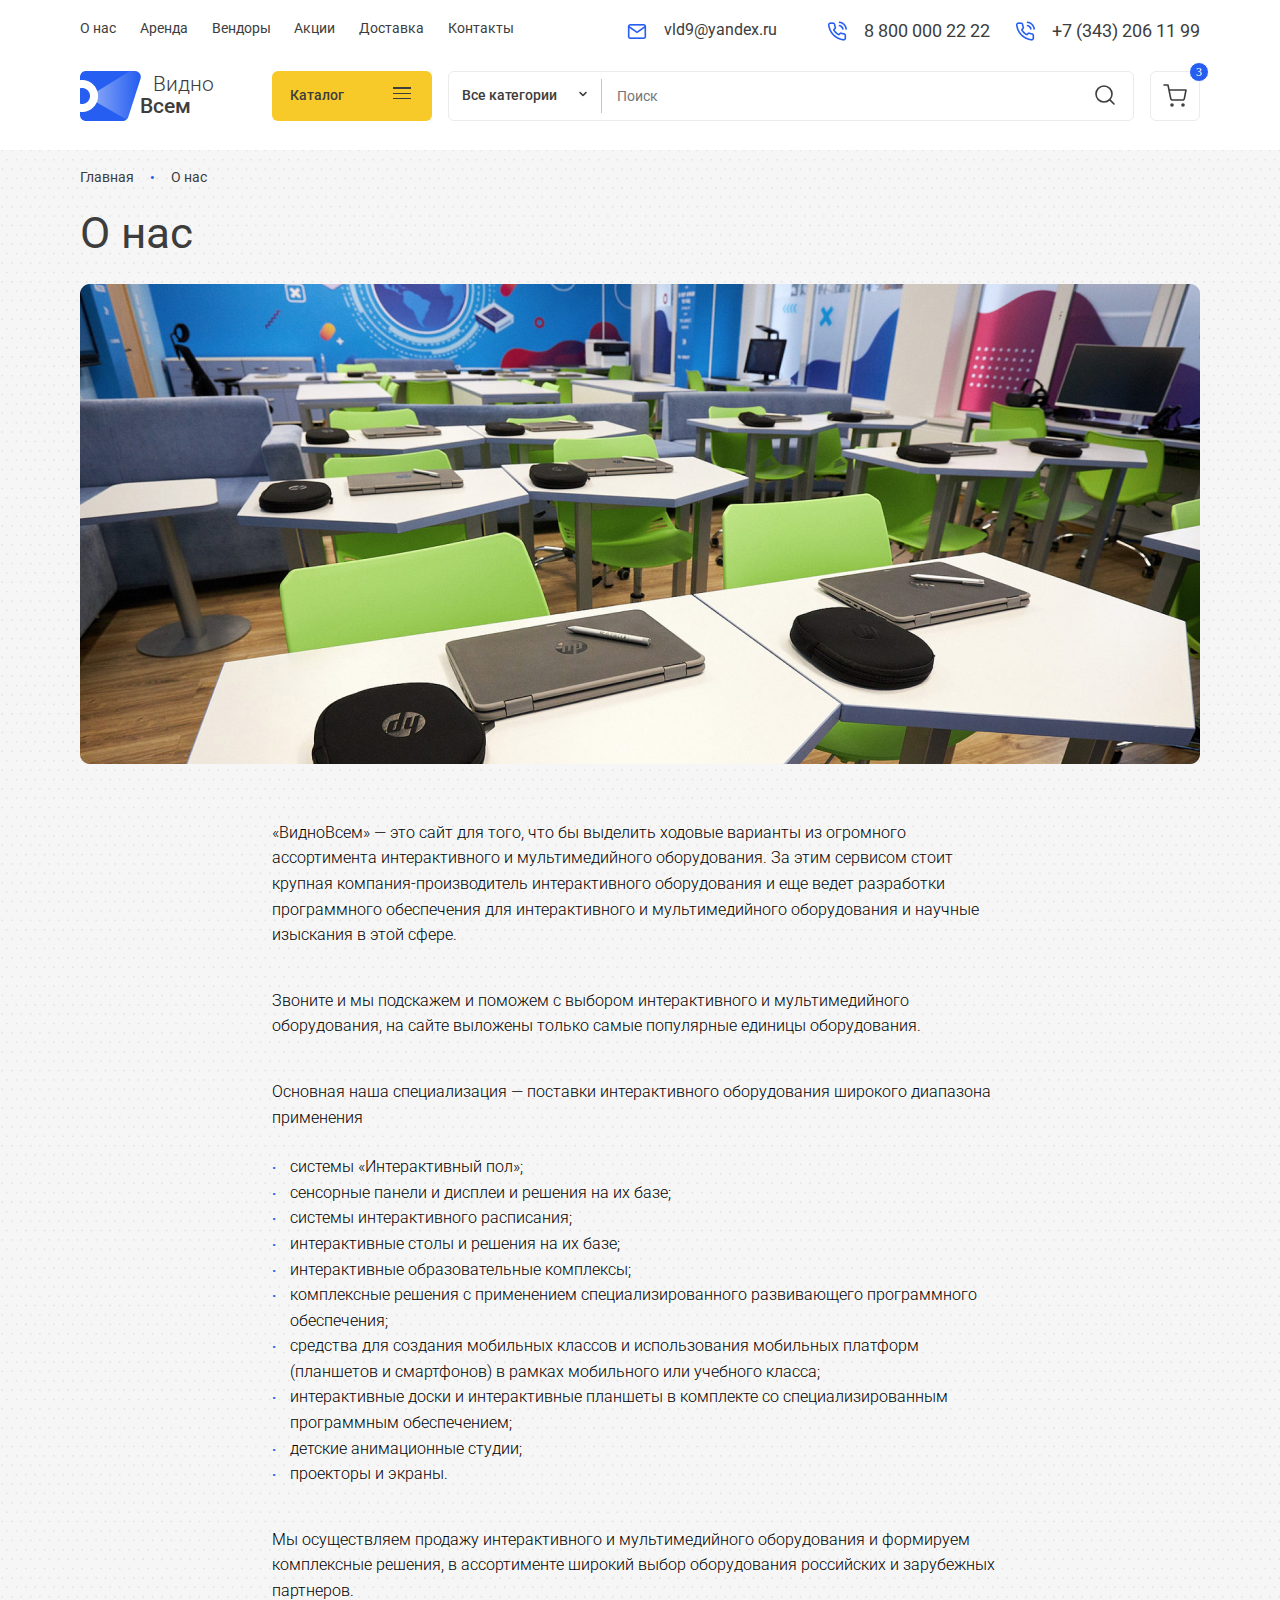
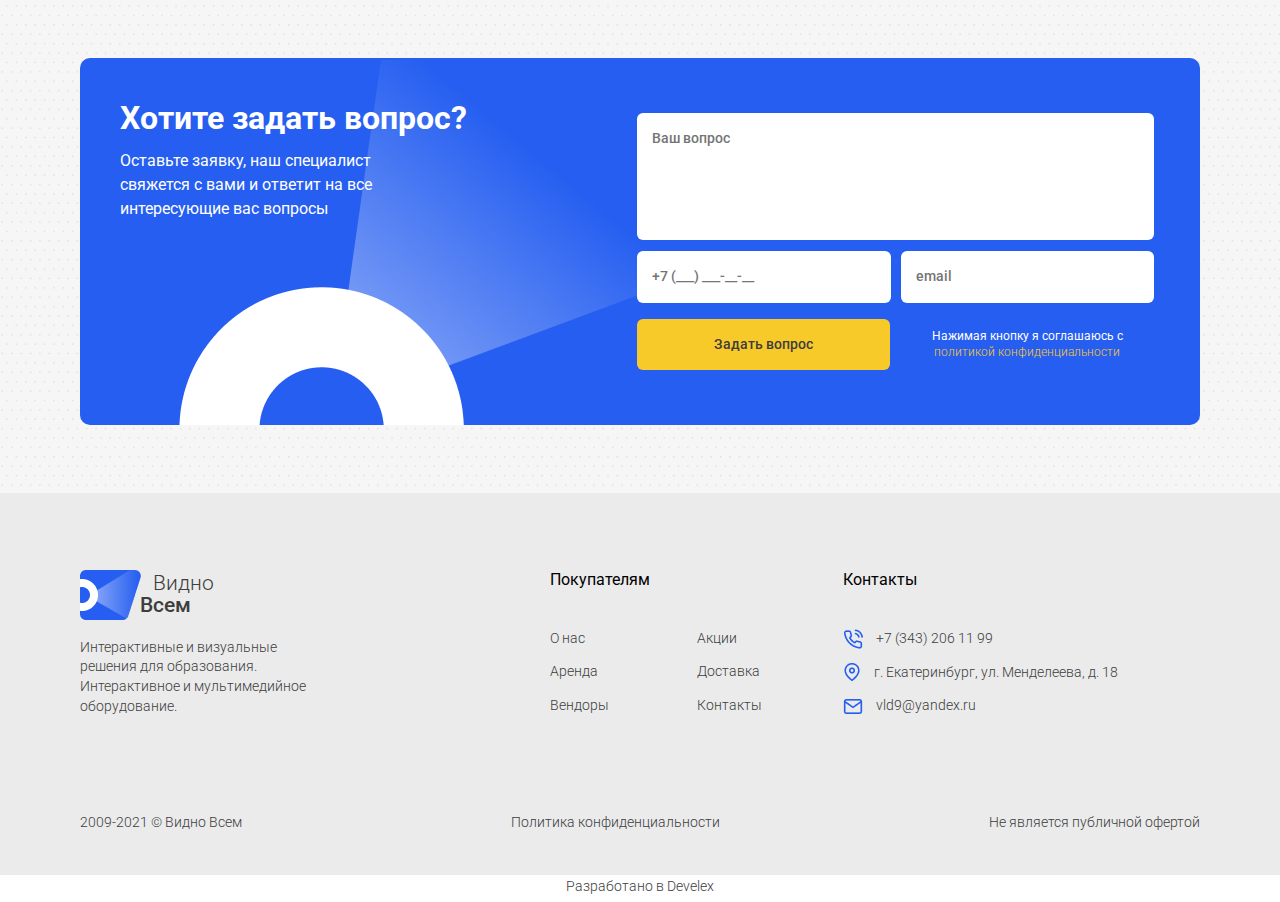
==== about.html @ eddea68a "first commit" ====
<!DOCTYPE html>
<html lang="en">

<head>
	<meta charset="UTF-8">
	<meta http-equiv="X-UA-Compatible" content="IE=edge">
	<meta name="viewport" content="width=device-width, initial-scale=1.0">
	<link rel="stylesheet" href="css/reset.css" />
	<link rel="stylesheet"
		href="https://fonts.googleapis.com/css2?family=Inter:wght@600&family=Roboto:wght@300;400;500;700&display=swap">
	<link rel="stylesheet" href="css/style.css" />
	<link rel="stylesheet" href="css/style-about.css" />
	<title>About</title>
</head>

<body>
	<svg style="display: none;">
		<symbol viewBox="0 0 24 24" id="search">
			<path
				d="M11 19C15.4183 19 19 15.4183 19 11C19 6.58172 15.4183 3 11 3C6.58172 3 3 6.58172 3 11C3 15.4183 6.58172 19 11 19Z"
				stroke="#3D3D3D" stroke-width="1.6" stroke-linecap="round" stroke-linejoin="round" />
			<path d="M21 21L16.65 16.65" stroke="#3D3D3D" stroke-width="1.6" stroke-linecap="round"
				stroke-linejoin="round" />
		</symbol>

		<symbol viewBox="0 0 24 24" id="cart">
			<path
				d="M9 22C9.55228 22 10 21.5523 10 21C10 20.4477 9.55228 20 9 20C8.44772 20 8 20.4477 8 21C8 21.5523 8.44772 22 9 22Z"
				stroke="#3D3D3D" stroke-width="1.6" stroke-linecap="round" stroke-linejoin="round" />
			<path
				d="M20 22C20.5523 22 21 21.5523 21 21C21 20.4477 20.5523 20 20 20C19.4477 20 19 20.4477 19 21C19 21.5523 19.4477 22 20 22Z"
				stroke="#3D3D3D" stroke-width="1.6" stroke-linecap="round" stroke-linejoin="round" />
			<path
				d="M1 1H5L7.68 14.39C7.77144 14.8504 8.02191 15.264 8.38755 15.5583C8.75318 15.8526 9.2107 16.009 9.68 16H19.4C19.8693 16.009 20.3268 15.8526 20.6925 15.5583C21.0581 15.264 21.3086 14.8504 21.4 14.39L23 6H6"
				stroke="#3D3D3D" stroke-width="1.6" stroke-linecap="round" stroke-linejoin="round" />
		</symbol>
	</svg>

	<div class="wraper">
		<div class="header">
			<div class="container">
				<div class="header__top">
					<div class="header__top-left">
						<div class="header__menu">
							<ul class="header__nav">
								<li>
									<a href="#" class="link header__link">О нас</a>
								</li>
								<li>
									<a href="#" class="link header__link">Аренда</a>
								</li>
								<li>
									<a href="#" class="link header__link">Вендоры</a>
								</li>
								<li>
									<a href="#" class="link header__link">Акции</a>
								</li>
								<li>
									<a href="#" class="link header__link">Доставка</a>
								</li>
								<li>
									<a href="#" class="link header__link">Контакты</a>
								</li>
							</ul>
						</div>
					</div>
					<div class="header__top-right">
						<div class="header__contact">
							<ul class="header__connection">
								<li>
									<div class="header__envelope">
										<img src="img/main-img/mail.png" alt="#">
									</div>
									<a href="mailto:vld9@yandex.ru" class="header__email">vld9@yandex.ru</a>
								</li>
								<li>
									<div class="header__telephone-one">
										<img src="img/main-img/telephone.png" alt="#">
									</div>
									<a href="tel:8 800 000 22 22" class="header__number">8 800 000 22 22</a>
								</li>
								<li>
									<div class="header__telephone-tow">
										<img src="img/main-img/telephone.png" alt="#">
									</div>
									<a href="tel:+7 (343) 206 11 99" class="header__number">+7 (343) 206 11 99</a>
								</li>
							</ul>
						</div>
					</div>
				</div>

				<div class="header__bottom">
					<div class="header__bottom-left">
						<div class="header__logo">
							<a href="index.html"><img src="img/main-img/logo.png" alt=""></a>
						</div>
						<div class="header__name">
							<h2 class="h2">Видно</h2>
							<h2 class="h2 header__h2">Всем</h2>
						</div>
					</div>
					<div class="header__bottom-right">
						<div class="header__catalog">
							<button class="header__catalog-btn batton btn--yellow">
								<a href="#" class="header__catalog-link link">Каталог</a>
								<div class="header__menu-burger menu-burger">
									<span></span>
								</div>
							</button>
							<div class="header__catalog-menu">
								<ul class="header__chapter">
									<li class="header__chapter-name">
										<a href="#" class="chapter__link">Видеостены</a>
										<ul class="header__product">
											<li>
												<a href="#" class="product__link">Cветодиодные экраны для помещения</a>
											</li>
											<li>
												<a href="#" class="product__link">Cветодиодные экраны для улицы</a>
											</li>
										</ul>
									</li>
									<li class="header__chapter-name">
										<a href="#" class="chapter__link">Интерактивные дисплеи</a>
										<ul class="header__product">
											<li>
												<a href="#" class="product__link">Интерактивные дисплеи Benq</a>
											</li>
											<li>
												<a href="#" class="product__link">Интерактивные дисплеи Prestigio Multiboard</a>
											</li>
											<li>
												<a href="#" class="product__link">Интерактивные дисплеи Samsung</a>
											</li>
											<li>
												<a href="#" class="product__link">Интерактивные дисплеи Sharp</a>
											</li>
										</ul>
									</li>
									<li class="header__chapter-name">
										<a href="#" class="chapter__link">Интерактивное оборудование</a>
										<ul class="header__product">
											<li>
												<a href="#" class="product__link">Зеркала интерактивные</a>
											</li>
											<li>
												<a href="#" class="product__link">Интерактивные доски IQBoard</a>
											</li>
											<li>
												<a href="#" class="product__link">Интерактивные доски SMART</a>
											</li>
											<li>
												<a href="#" class="product__link">Интерактивные планшеты TRIUMPH BOARD</a>
											</li>
											<li>
												<a href="#" class="product__link">Интерактивные столы Livesystems</a>
											</li>
										</ul>
									</li>
									<li class="header__chapter-name">
										<a href="#" class="chapter__link">Интерактивные системы</a>
										<ul class="header__product">
											<li>
												<a href="#" class="product__link">Интерактивное голосование</a>
											</li>
											<li>
												<a href="#" class="product__link">Система "Интерактивный пол"</a>
											</li>
											<li>
												<a href="#" class="product__link">Стабилотренажеры и стабилоплатформы</a>
											</li>
										</ul>
									</li>
									<li class="header__chapter-name">
										<a href="#" class="chapter__link">Логопедическое оборудование</a>
										<ul class="header__product">
											<li>
												<a href="#" class="product__link">Логопедические столы</a>
											</li>
										</ul>
									</li>
									<li class="header__chapter-name">
										<a href="#" class="chapter__link">Мультимедийное оборудование</a>
										<ul class="header__product">
											<li>
												<a href="#" class="product__link">Проекторы в аренду</a>
											</li>
										</ul>
									</li>
									<li class="header__chapter-name">
										<a href="#" class="chapter__link">Мобильные классы</a>
										<ul class="header__product">
											<li>
												<a href="#" class="product__link">Устройства транспортно-зарядные (тележки для
													ноутбуков)</a>
											</li>
										</ul>
									</li>
									<li class="header__chapter-name">
										<a href="#" class="chapter__link">Программное обеспечение</a>
										<ul class="header__product">
											<li>
												<a href="#" class="product__link">Для интерактивного дисплея</a>
											</li>
											<li>
												<a href="#" class="product__link">Для сенсорного стола</a>
											</li>
											<li>
												<a href="#" class="product__link">Интерактивные игры</a>
											</li>
											<li>
												<a href="#" class="product__link">Интерактивные тренажеры</a>
											</li>
											<li>
												<a href="#" class="product__link">Карты подключения услуг Zyxel</a>
											</li>
										</ul>
									</li>
									<li class="header__chapter-name">
										<a href="#" class="chapter__link">Проекционная техника</a>
										<ul class="header__product">
											<li>
												<a href="#" class="product__link">Проекторы BENQ</a>
											</li>
											<li>
												<a href="#" class="product__link">Проекторы Panasonic</a>
											</li>
										</ul>
									</li>
									<li class="header__chapter-name">
										<a href="#" class="chapter__link">Промышленное оборудование</a>
										<ul class="header__product">
											<li>
												<a href="#" class="product__link">Взрывобезопасные мониторы</a>
											</li>
											<li>
												<a href="#" class="product__link">Защищенные мониторы</a>
											</li>
										</ul>
									</li>
								</ul>
							</div>
						</div>
						<div class="header__categories">
							<form>
								<div class="header__categories-left">
									<div class="header__allcategories">
										<a href="#" class="header__allcategories-link link">Все категории</a>
										<div class="header__allcategories-btn categories-btn">
											<img src="img/main-img/categories.png" alt="">
										</div>
										<div class="header__categories-menu">
											<ul class="header__categories-list">
												<li>
													<a href="#" class="categories__link link">Программное обеспечение</a>
												</li>
												<li>
													<a href="#" class="categories__link link">Интерактивные системы</a>
												</li>
												<li>
													<a href="#" class="categories__link link">Видеостены</a>
												</li>
												<li>
													<a href="#" class="categories__link link">Интерактивные дисплеи</a>
												</li>
												<li>
													<a href="#" class="categories__link link">Логопедическое оборудование</a>
												</li>
												<li>
													<a href="#" class="categories__link link">Проекционная техника</a>
												</li>
												<li>
													<a href="#" class="categories__link link">Мультимедийное оборудование</a>
												</li>
												<li>
													<a href="#" class="categories__link link">Интерактивное оборудование</a>
												</li>
												<li>
													<a href="#" class="categories__link link">Промышленное оборудование</a>
												</li>
												<li>
													<a href="#" class="categories__link link">Мобильные классы</a>
												</li>
											</ul>
										</div>
									</div>
								</div>
								<div class="header__categories-right">
									<input class="header__search link" type="text" placeholder="Поиск">
									<button class="header__search-btn" type="submit">
										<span class="icon">
											<svg>
												<use xlink:href="#search"></use>
											</svg>
										</span>
									</button>
								</div>
							</form>
						</div>
						<div class="header__basket">
							<a href="" class="header__cart cart-btn">
								<span class="icon">
									<svg>
										<use xlink:href="#cart"></use>
									</svg>
								</span>
								<span class="cart-counter">3</span>
							</a>
						</div>
					</div>

				</div>
			</div>
		</div>
		<div class="main">
			<div class="container">
				<div class="main__way crumbs">
					<ul class="main__list crumbs-list">
						<li><a class="main__link link crumbs-link" href="index.html">Главная</a></li>
						<li><a class="main__link link crumbs-link" href="about.html">О нас</a></li>
					</ul>
				</div>
				<div class="main__about-as">
					<h1 class="main__title h1">О нас</h1>
					<div class="main__about-img">
						<img src="img/about-img/about-as.png" alt="">
					</div>
					<div class="main__text">
						<p class="text">
							«ВидноВсем» — это сайт для того, что бы выделить ходовые варианты из огромного ассортимента
							интерактивного и мультимедийного оборудования. За этим сервисом стоит крупная
							компания-производитель интерактивного оборудования и еще ведет разработки программного обеспечения
							для интерактивного и мультимедийного оборудования и научные изыскания в этой сфере.
						</p>
						<p class="text">
							Звоните и мы подскажем и поможем с выбором интерактивного и мультимедийного оборудования, на сайте
							выложены только самые популярные единицы оборудования.
						</p>
						<p class="text">
							Основная наша специализация — поставки интерактивного оборудования широкого диапазона применения
						</p>
						<ul class="text">
							<li class="main__application">системы «Интерактивный пол»;</li>
							<li class="main__application">сенсорные панели и дисплеи и решения на их базе;</li>
							<li class="main__application">системы интерактивного расписания;</li>
							<li class="main__application">интерактивные столы и решения на их базе;</li>
							<li class="main__application">интерактивные образовательные комплексы;</li>
							<li class="main__application">комплексные решения с применением специализированного развивающего
								программного <span>обеспечения;</span></li>
							<li class="main__application">средства для создания мобильных классов и использования мобильных
								платформ <span>(планшетов и смартфонов) в рамках мобильного или учебного класса;</span></li>
							<li class="main__application">интерактивные доски и интерактивные планшеты в комплекте со
								специализированным <span>программным обеспечением;</span></li>
							<li class="main__application">детские анимационные студии;</li>
							<li class="main__application">проекторы и экраны.</li>
						</ul>
						<p class="text">
							Мы осуществляем продажу интерактивного и мультимедийного оборудования и формируем комплексные
							решения, в ассортименте широкий выбор оборудования российских и зарубежных партнеров.
						</p>
					</div>
				</div>
				<div class="main__ask">
					<div class="main__ask-left">
						<div class="ask__title form-title">
							Хотите задать вопрос?
						</div>
						<p class="ask-text text">
							Оставьте заявку, наш специалист свяжется с вами и ответит на все интересующие вас вопросы
						</p>
					</div>
					<div class="main__ask-right">
						<form action="" method="post">
							<div class="ask__wraper">
								<textarea class="input" name="message" id="message" placeholder="Ваш вопрос"></textarea>
							</div>
							<div class="ask__wraper-row">
								<div class="ask__wraper">
									<input type="text" class="input ask-phone" name="phone" id="phone"
										placeholder="+7 (___) ___-__-__" required="required">
								</div>
								<div class="ask__wraper">
									<input type="text" class="input ask-email" name="email" id="email" placeholder="email"
										required="required">
								</div>
							</div>
							<div class="ask__wraper-row">
								<div class="ask__wraper open-popup-two">
									<input type="submit" value="Задать вопрос" class="ask-btn batton btn--yellow">
								</div>
								<div class="ask__wraper">
									<div class="ask__agree">
										<div class="agree__text">
											Нажимая кнопку я соглашаюсь
											с <a href="" class="agree__politics">политикой конфиденциальности</a>
										</div>
									</div>
								</div>
							</div>
						</form>
					</div>
				</div>
			</div>
		</div>
		<div class="footer">
			<div class="container">
				<div class="footer__top">
					<div class="footer__left">
						<div class="footer__logo">
							<div class="footer__logo-img">
								<a href=""><img src="img/main-img/logo.png" alt=""></a>
							</div>
							<div class="footer__name">
								<h2 class="h2">Видно</h2>
								<h2 class="h2 footer__h2">Всем</h2>
							</div>
						</div>
						<div class="footer__text footer-content">
							Интерактивные и визуальные <br> решения для образования.<br>
							Интерактивное и мультимедийное <br> оборудование.
						</div>
					</div>
					<div class="footer__right">
						<div class="footer__item">
							<div class="footer__title">
								Покупателям
							</div>
							<div class="footer__menu">
								<ul class="footer__nav">
									<li>
										<a href="#" class="footer__link footer-content">О нас</a>
									</li>
									<li>
										<a href="#" class="footer__link footer-content">Акции</a>
									</li>
									<li>
										<a href="#" class="footer__link footer-content">Аренда</a>
									</li>
									<li>
										<a href="#" class="footer__link footer-content">Доставка</a>
									</li>
									<li>
										<a href="#" class="footer__link footer-content">Вендоры</a>
									</li>
									<li>
										<a href="#" class="footer__link footer-content">Контакты</a>
									</li>
								</ul>
							</div>
						</div>
						<div class="footer__item">
							<div class="footer__title">
								Контакты
							</div>
							<div class="footer__connection">
								<ul class="footer__connection-nav">
									<li>
										<div class="footer__telephone">
											<img src="img/main-img/telephone.png" alt="#">
										</div>
										<a href="tel:+7 (343) 206 11 99" class="footer__number footer-content">+7 (343) 206 11
											99</a>
									</li>
									<li>
										<div class="footer__label">
											<img src="img/main-img/label.png" alt="#">
										</div>
										<a href="" class="footer__address footer-content">г. Екатеринбург, ул. Менделеева, д.
											18</a>
									</li>
									<li>
										<div class="footer__envelope">
											<img src="img/main-img/mail.png" alt="#">
										</div>
										<a href="mailto:vld9@yandex.ru" class="footer__email footer-content">vld9@yandex.ru</a>
									</li>
								</ul>
							</div>
						</div>
					</div>
				</div>
				<div class="footer__bottom">
					<ul>
						<li class="footer-content">
							2009-2021 © Видно Всем
						</li>
						<li>
							<a href="" class="footer-content">Политика конфиденциальности</a>
						</li>
						<li class="footer-content">
							Не является публичной офертой
						</li>
					</ul>
				</div>
			</div>
		</div>
		<div class="developed">
			<div class="container">
				<div class="developed__text footer-content">
					Разработано в Develex
				</div>
			</div>
		</div>
	</div>

	<div class="popup-two">
		<div class="popup-two__application popup__application">
			<div class="popup-two__container">
				<div class="popup__close">
				</div>
				<div class="popup-tow__title form-title">
					Cпасибо
				</div>
				<div class="popup-two__text text">
					ваша заявка успешно отправлена, наш специалист свяжется с вами в ближайшее время
				</div>
			</div>
		</div>
	</div>
	<script src="https://code.jquery.com/jquery-3.5.1.min.js"></script>
	<script src="script.js"></script>
</body>

</html>
---- css/style.css ----
body{
	font-family: 'Roboto', 'Inter' sans-serif;
}

.link {
	font-family: Roboto;
	font-size: 1.4rem;
	line-height: 1.14;
	color: #3D3D3D;
}

.h1 {
	font-family: Roboto;
	font-size: 4.4rem;
	line-height: 1.36;
	color: #3D3D3D;
}

.h2 {
	font-family: Roboto;
	font-size: 2.1rem;
	font-weight: 300;
	line-height: 1.04;
	color: #3D3D3D;
}

.text {
	font-family: Roboto;
	font-size: 1.6rem;
	font-weight: 300;
	line-height: 1.6;
}

.crumbs-list {
	display: flex;
}

.crumbs-list li+li::before {
	padding-right: 1.23em;
	color: #255EF0;
	content: "\2022";
	font-size: 1.3rem;
}

.crumbs-link {
	padding-right: 1.14em;
}

.form-title {
	font-family: Roboto;
	font-size: 3.2rem;
	font-weight: 700;
	line-height: 1.3;
	color: #fff;
}

.input {
	font-family: Roboto;
	font-size: 1.4rem;
	font-weight: 500;
	line-height: 1.1;
	width: 100%;
	border-radius: 6px;
	padding: 1.28em 1.1em;
}

.header {
	width: 100%;
}

.container {
	max-width: 1160px;
	margin: 0 auto;
	padding: 0 20px;
}

.header__top {
	display: flex;
	justify-content: space-between;
	padding-top: 2.1em;
	padding-bottom: 2.9em;
}

.header__nav {
	display: flex;
}

.header__link {
	padding-right: 1.7em;
}

.header__connection {
	display: flex;
}

.header__connection li {
	display: flex;
}

.header__telephone-one {
	padding-left: 4.97em;
}

.header__telephone-tow {
	padding-left: 2.57em;
}

.header__email {
	font-family: Roboto;
	font-size: 1.6rem;
	line-height: 1.18;
	color: #3D3D3D;
	padding-left: 1.1em;
}

.header__number {
	font-family: Roboto;
	font-size: 1.8rem;
	line-height: 1.16em;
	color: #3D3D3D;
	padding-left: 0.93em;
}

.header__bottom {
	display: flex;
	justify-content: space-between;
	position: relative;
}

.header__bottom-left {
	display: flex;
	align-items: center;
}

.header__logo img{
	max-width: 100%;
}

.header__name {
	display: flex;
	flex-direction: column;
	padding-left: 1em;
}

.header__h2 {
	margin-left: -0.6em;
	font-weight: 500;
}

.header__bottom-right {
	display: flex;
	justify-content: space-between;
}

.header__catalog {
	
}

.header__catalog-btn {
	display: flex;
	justify-content: space-between;
	height: 50px;
	width: 160px;
	align-items: center;
	padding: 0 1.5em 0 1.28em ;
}

.batton {
	font-family: Roboto;
	font-size: 1.4rem;
	line-height: 1.14;
	color: #3D3D3D;
	font-weight: 500;
	border-radius: 6px;
}

.btn--yellow {
	background-color: #F8CA29;
}

.btn--yellow:hover {
	background-color: #FFD748;
}

.header__catalog-link:visited {
	color: #3D3D3D;
}

.header__menu-burger {
}

.menu-burger {
	position: relative; 
	width: 18px; 
	height: 18px;
	display: block;
}

.menu-burger span,
.menu-burger:after, 
.menu-burger:before {
	 height: 1.6px;
	 width: 100%;
	 position: absolute;
	 background: #3D3D3D;
	 margin: 0 auto;
	 left: 0;
	 right: 0;
 }

.menu-burger:after, 
.menu-burger:before {
		content: '';
}

.menu-burger::before {
	bottom:0.42em;
}

.menu-burger:after {
	top: 0.42em;
}

.header__menu-burger.menu-burger.open-menu span {
	opacity:0; 
	transition: 0.5s; 
}

.header__menu-burger.menu-burger.open-menu:before {
	transform: rotate(45deg);
	top: 0.4em;
	transition: 0.4s;
}

.header__menu-burger.menu-burger.open-menu:after {
	transform: rotate(-45deg);
	bottom: 2.9em;
	transition: 0.4s;
}

.header__catalog-menu {
	display: none;
}

.header__catalog-menu.open-menu {
	position: absolute;
	display: block;
	background-color: #fff;
	border-radius: 10px;
	left: 0;
	top: calc(100%-1.2rem);
}

.header__chapter {
	height: 544px;
	width: 1120px;
	padding-left: 4em;
	padding-top: 4em;
	display: flex;
	flex-direction: column;
	flex-wrap: wrap;
}

.header__chapter-name {
	margin-bottom: 4.4em;
}

.chapter__link {
	font-family: Roboto;
	font-size: 1.6rem;
	line-height: 1.6;
	color: #3D3D3D;
	padding-bottom: 0.5em;
}

.product__link {
	font-family: Roboto;
	font-size: 1.4rem;
	font-weight: 300;
	line-height: 1.57;
	padding-bottom: 0.28em;
	color: #3D3D3D;
}

.header__categories {
	display: flex;
	align-items: center;
	justify-content: space-between;
	height: 50px;
	width: 686px;
	border-radius: 6px;
	border: 1px solid #EBEBEB;
	margin: 0 1.6em;
	position: relative;
}

.header__categories form {
	display: flex;
	width: 100%;
}

.header__categories-left {
	min-width: 22.2%;
}

.header__allcategories {
	display: flex;
	justify-content: space-between;
	align-items: center;
	padding: 0 1.4em 0 1.28em;
}

.header__allcategories-link {
	font-weight: 500;
}

.header__allcategories-btn {
	padding-top: 0.1em;
}

.categories-btn.open__categories {
	transform: rotate(180deg);
}


.header__categories-menu {
	display: none;
}

.header__categories-menu.open__categories {
	display: block;
	position: absolute;
	left: 0;
	top: 5.8rem;
	border: 1px solid #EBEBEB;
	border-radius: 6px;
	background-color: #FFFFFF;
	height: 403px;
	width: 686px;
	z-index: 1;
}

.header__categories-list {
	
	padding: 1.8em;
}

.header__categories-list li {
	padding-bottom: 2.3em;
}

.categories__link {
	font-weight: 500;
}

.header__categories-right {
	position: relative;
	width: 87.2%; 
	padding: 0 1.6em;
	height: 100%;
	flex-grow: 1;
}

.header__categories-right::before {
	content: " ";
	position: absolute;
	width: 1px;
	height: 34px;
	background-color: #C4C4C4;
	left: 0;
	top: 50%;
   transform: translateY(-50%);
}

.header__search {
	width: 100%;
	height: 100%;
	opacity: 30%;
	color: #3D3D3D;
	opacity: 1;
}

.header__search-btn {
	position: absolute;
	right: 0;
	top: -6px;
	background-color: #fff;
	padding: 0.08em 1.2em;
	color: #3D3D3D;
}

.header__search-btn:hover {
	color: #255EF0;
}

.header__search-btn .icon {
	width: 24px;
	height: 24px;
}

.icon{
	display: inline-block;
	fill: none;
}

.icon svg {
	width: 100%;
	height: 100%;
}

.header__cart {
	display: flex;
	align-items: center;
	justify-content: center;
	border: 1px solid #EBEBEB;
	border-radius: 6px;
	width: 50px;
	height: 50px;
	position: relative;
}

.header__cart .icon {
	width: 24px;
	height: 24px;
}

.cart-counter {
	position: absolute;
    top: 0;
    right: 0;
    transform: translate(50%, -50%);
    width: 20px;
    height: 20px;
    background-color: #255EF0;
    color: #fff;
    font-size: 1.2rem;
    border-radius: 50%;
    display: flex;
    align-items: center;
    justify-content: center;
    font-weight: 500;
    border: 1px solid #fff;
}


/* product */

.product {
	background: url(../img/main-img/fone.png);
	margin: 2.8em 0 6em 0;
}

.product__top {
	display: flex;
	justify-content: space-between;
	padding-top: 5.6em;
	padding-bottom: 4.1em;
}

.product__top-left {
	width: 48.8%;
}

.product__title {
	padding-bottom: 0.45em;
}

.product__top-right {
	height: 209px;
	width: 352px;
	border-radius: 10px;
	background-color: #255EF0;
	background-image: url(../img/main-img/product-img.png);
	background-repeat: no-repeat;
	background-position: 100% 100%;
}

.product__consultation {
	display: flex;
	flex-direction: column;
	padding: 2.4em 5.2em 2.4em 2.4em;
}

.product__range {
	font-family: Roboto;
	font-size: 1.8rem;
	line-height: 1.44;
	letter-spacing: 0.01em;
	margin-bottom: 2.6em;
	color: #fff;
}

.product__consultation-link {
	padding: 1.4em 1.7em 1.4em 1.7em;
	font-weight: 500;
}

.product__main {
	display: flex;
	justify-content: space-between;
	flex-wrap: wrap;
	padding-bottom: 5.5em;
}

.product__column {
	flex: 0 1 32%;
	margin-bottom: 2em;
}

.product__column-four {
	flex: 0 1 23.6%;
}

.product__item {
	display: flex;
	justify-content: space-between;
	align-items: center;
	border-radius: 10px;
	background-color: #fff;
	padding-left: 2.8em;
	padding-right: 2.6em;
	height: 180px;
}

.product__item-four {
	flex-direction: column-reverse;
	height: 262px;
	padding-top: 2em;
	padding-bottom: 2.7em;
}

.product__equipment {
	padding-right: 0.5em;
	color: #3D3D3D;
}

.product__equipment-four {
	align-self: start;
	
}

.product__img {
	align-items: center;
}

/* multimedia */

.multimedia__title {
	width: 60.6%;
	margin-bottom: 0.45em;
}

.multimedia__text {
	width: 79%;
	margin-bottom: 2.4em;
}

.multimedia__slider {
	margin: 0 -1.6em;
}

.multimedia__slider-column {
	padding: 0 1.6em;
}

.multimedia__slider-item {
	display: flex;
	justify-content: space-between;
	height: 346px;
	border-radius: 10px;
	background-color: #255EF0;
}

.multimedia__slider-left {
	display: flex;
	flex-direction: column;
	justify-content: space-between;
	margin: 3.2em 3.7em 4.4em 2.6em;
	width: 34%;
}

.multimedia__slider-top {
	font-family: Roboto;
	font-size: 1.8rem;
	font-weight: 300;
	line-height: 1.4;
	color: #FFFFFF;
}

.multimedia__slider-bottom {
}

.multimedia__price {
	font-family: Inter;
	font-size: 2.6rem;
	font-weight: 600;
	line-height: 1.2;
	color: #FFFFFF;
	padding-bottom: 1.3em;
}

.multimedia__button {
}

.multimedia__more {
	padding: 1.2em 1.7em;
}

.multimedia__slider-right {
	width: 65%;
}

.multimedia__item {
	background-color: #FFFFFF;
	border: 10px solid #255EF0;
	border-radius: 18px;
	height: 100%;
}

.multimedia__img img {
	display: block;
	margin: 0 auto;
}

.slick-dots li.slick-active button::before{
	border-radius: 16px;
	border: 4px solid #255EF0;
	color: transparent;
	width: 14px;
	height: 14px;
	top: 27px;
}

.slick-dots li {
	margin-left: 0.9em;
	margin-right: 0.9em;
}

.slick-dots li button:before {
	top: 24px;
	color: #C4C4C4;
}


.slick-arrow{
	position: absolute;
	top: 50%;
	right: 30%;
	height: 46px;
	width: 46px;
	border-radius: 10px;
	box-shadow: 0px 1px 34px 0px #0000001F;
	cursor: pointer;
}

.slick-arrow:hover,
.slick-arrow:active,
.slick-arrow:focus {
	border: 1px solid #255EF0;
	
}

.slick-arrow::before {
	content: '';
	position: absolute;
	border: solid #3D3D3D;
   border-width: 0 1.6px 1.6px 0;
   display: inline-block;
   padding: 0.3em 0.2em 0.2em 0.3em; 
}

.slick-prev{
	position: absolute;
	left: -50px;
	z-index: 2;
}

.slick-prev::before {
	position: absolute;
	left: 20px;
	top: 16px;
	transform: rotate(135deg);
}

.slick-next{
	position: absolute;
	right: -50px;
	z-index: 2;
}

.slick-next::before {
	position: absolute;
	right: 20px;
	top: 16px;
	transform: rotate(-45deg);
}


/* interactive */

.interactive {
	margin-bottom: 5.7em;
}

.interactive__title {
	width: 57.7%;
	margin-bottom: 0.45em;
	margin-top: 2em;
}

.interactive__text {
	width: 92%;
	margin-bottom: 0.6em;
}

.interactive__text p:first-child {
	padding-bottom: 1.5em;
}

.interactive__read {
	display: flex;
	align-items: center;
}

.interactive__read a {
	color: #255EF0;
}

.interactive__read a:hover {
	text-decoration: underline;
}

.interactive__read a:active {
	color: #255EF0;
}

.interactive__arrow {
	padding-left: 0.56em;
	align-self: center;
}

.interactive__arrow img {
	display: block;
	margin: 0 auto;
}

/* footer */

.footer-content {
	font-family: Roboto;
	font-size: 1.4rem;
	font-weight: 300;
	line-height: 1.4em;
	color: #3D3D3D;
}

.footer {
	background-color:#EBEBEB;
	padding-top: 7.7em;
	padding-bottom: 2.4em;
	height: 382px;
}

.footer__top {
	display: flex;
	justify-content: space-between;
	margin-bottom: 8.2em;
}

.footer__left {
	width: 22%;
}

.footer__logo {
	display: flex;
	align-items: center;
}

.footer__logo-img {
	max-width: 100%;
}

.footer__name {
	display: flex;
	flex-direction: column;
	padding-left: 1em;
}

.footer__h2 {
	margin-left: -0.6em;
	font-weight: 500;
}

.footer__text {
	margin-top: 1.3em;
}

.footer__right {
	width: 58%;
	display: flex;
}

.footer__item {
	width: 45%;
}

.footer__title {
	font-family: Roboto;
	font-size: 1.6rem;
	line-height: 1.2;
	margin-bottom: 2.5em;
}

.footer__nav {
	display: flex;
	flex-wrap: wrap;
}

.footer__nav li {
	width: 50%;
	margin-bottom: 1.4em;
}

.footer__connection-nav li {
	display: flex;
	margin-bottom: 1.4em;
}

.footer__connection-nav img {
	padding-right: 1.3em;
}

.footer__bottom ul{
	display: flex;
	justify-content: space-between;
}

.developed__text {
	padding: 0.2em 0 0.35em 0;
	text-align: center;
}

/* popup */

.popup {
	position: fixed;
	top: 0;
	left: 0;
	width: 100%;
	height: 100%;
	background: rgba(0,0,0,0.8);
	display: none;
}

.popup__application {
	position: absolute;
	background: #255EF0;
	width: 404px;
	height: 476px;
	left: 50%;
	top: 50%;
	transform: translate(-50%, -50%);
	border-radius: 10px;
}

.popup__container{
	display: flex;
	flex-direction: column;
	justify-content: center;
	padding: 4em 4.8em 4.8em 4.8em;
}

.popup__close {
	position: relative;
	height: 8px; 
	width: 8px;  
	display: flex;
	flex-direction: column;
	justify-content: center;
	cursor: pointer;
}

.popup__close::before,
.popup__close::after {
	position: absolute;
	content: '';
	top: -2.4em;
	left: 33.2em;
	width: 100%;
	height: 1.4px;
	background-color: #fff;
}

.popup__close::before {
	transform: rotate(45deg);
}

.popup__close::after {
	transform: rotate(-45deg);
}

.no-scroll {
	overflow-y: hidden;
}

.popup__text {
	font-weight: 400;
	padding-top: 0.6em;	
	padding-bottom: 2.75em;
	color: #fff;
}

.popup__fone,
.popup__email {
	width: 100%;
}

.popup__email {
	margin: 1.14em 0;
}

.popup__callback {
	margin-bottom: 3.4em;
	margin-top: 1.8em;
	
}

.popup__link {
	padding: 1.28em 6.7em;
}

.popup__agree {
	font-family: Roboto;
	font-size: 1.2rem;
	line-height: 1.33;
	color: #fff;
}

.popup__agree a {
	font-weight: 300;
	color: #F8CA29;
}

/* popup-tow */

.popup-two {
	position: fixed;
	top: 0;
	left: 0;
	width: 100%;
	height: 100%;
	display: none;
	background: rgba(0,0,0,0.8);
}

.popup-two__application{
	width: 404px;
	height: 347px;
	border-radius: 10px;
	background-color: #255EF0;
	background-image: url(../img/main-img/back-img.png);
	background-repeat: no-repeat;
	background-position: 29% 35%;
}

.popup-two__container {
	padding: 3.5em 9.3em 0 4.8em;
}

.popup-two__text {
	color: #fff;
	font-weight: normal;
	margin-top: 0.6em;
}

.popup-two__container .popup__close::before,
.popup-two__container .popup__close::after {
	top: -1.8em;
}
---- css/style-about.css ----
.main {
	background: url(../img/main-img/fone.png);
	margin-top: 2.9em;
	padding: 2em 0 6.8em 0;
}

.main__about-as {
	margin: 1.8em 0 5.4em 0;
}

.main__about-img {
	max-width: 100%;
	padding: 2em 0 1.6em 0;
}

.main__text {
	width: 100%;
	max-width: 736px;
	margin: 0 auto;
}

.main__text p {
	padding-top: 2.5em;
}

.main__text ul {
	padding-top: 1.5em;
}

.main__application span{
	padding-left: 1.1em;
}

.main__application::before {
	color: #255EF0;
	content: "\2022";
	font-size: 1.3rem;
	padding-right: 1.1em;
}

.main__ask {
	background: #255EF0 url(../img//about-img/img-ask.png) no-repeat;
	background-position: 9% 100% ;
	display: flex;
	justify-content: space-between;
	padding: 4em 4.6em 3.8em 4em;
	border-radius: 10px;
}

.main__ask-left {
	width: 38%;
	color: #FFFFFF;
}

.ask__title {
	margin-bottom: 0.3em;
}

.ask-text {
	font-weight: 400;
	line-height: 1.5;
	padding-right: 6em;
}

.main__ask-right {
	width: 50%;
	padding-top: 1.5em;
}

textarea.input {
	padding-top: 1.3em;
	height: 127px;
	width: 100%;
	resize: none;
	margin-bottom: 0.7em;
}



.ask__wraper-row {
	display: flex;
	justify-content: space-between;
	width: 100%;
	margin-bottom: 1.6em;
}

.ask__wraper-row .ask__wraper {
	width: calc(50% - 5px);
} 

.ask-btn {
	padding: 1.28em 5.5em;
}

.ask__agree {
	display: flex;
	align-items: center;
	text-align: center;
	padding: 1em;
}

.agree__text {
	font-family: Roboto;
	font-size: 1.2rem;
	font-weight: 400;
	line-height: 1.33;
	color: #FFFFFF;
}

.agree__politics {
	font-weight: 300;
	color: #F8CA29;
}

.agree__politics:hover {
	text-decoration: underline;
	font-weight: normal; 
}
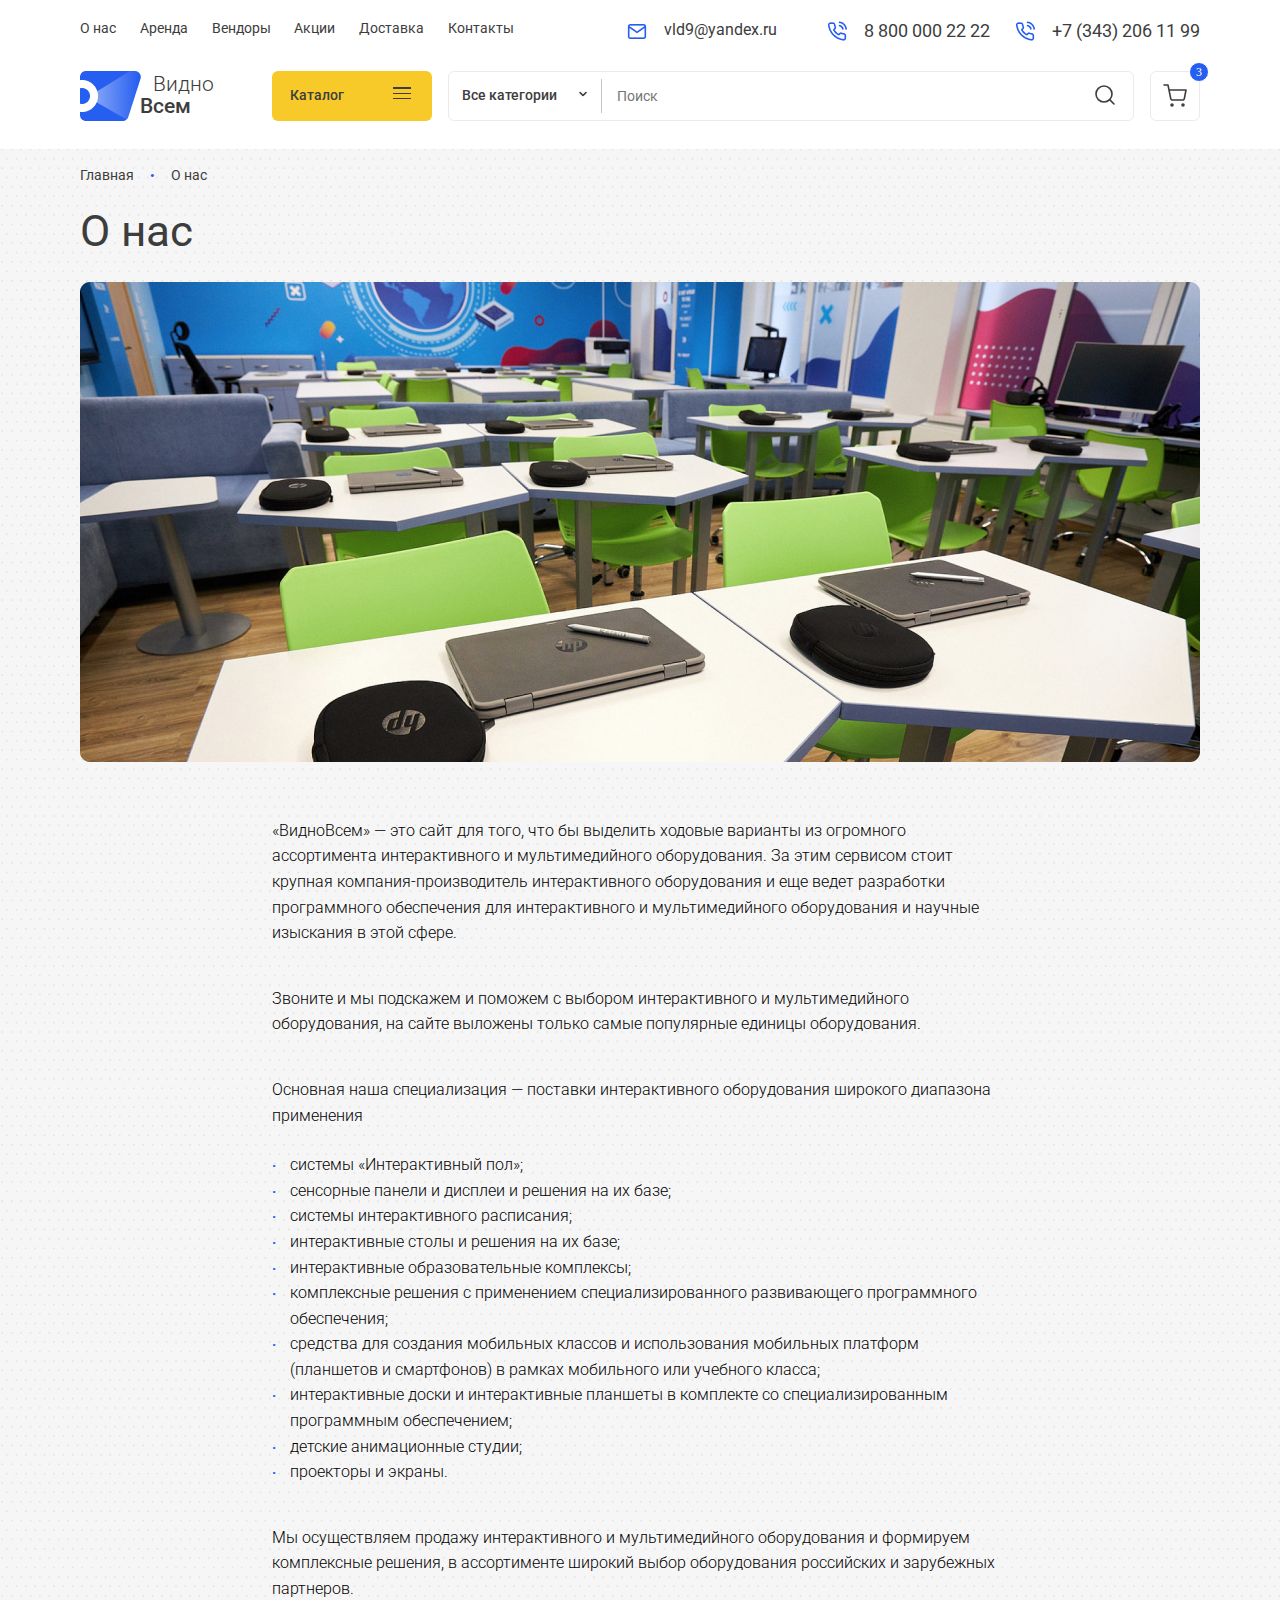
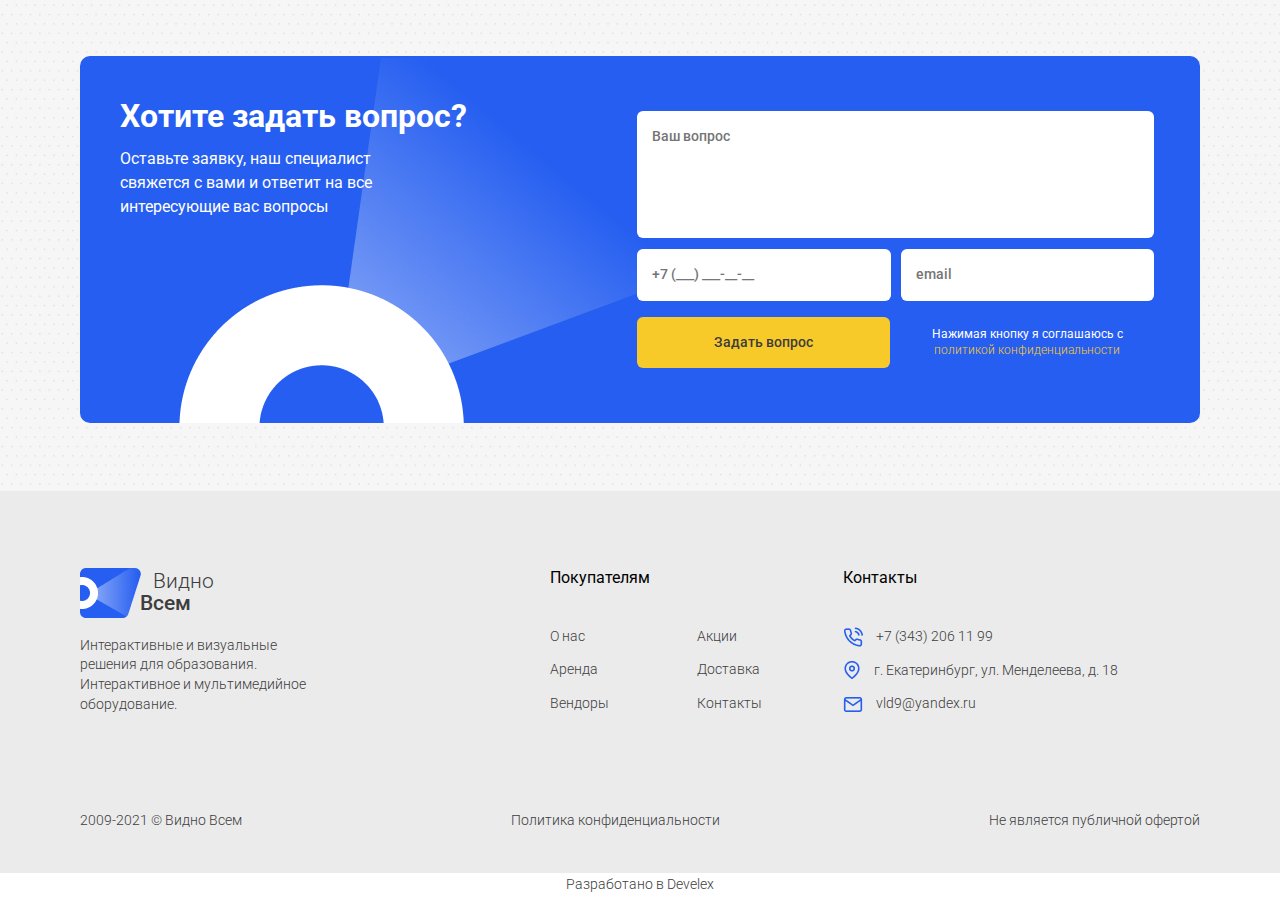
==== commit 8e53e477: "desctop version" ====
--- a/about.html
+++ b/about.html
@@ -9,6 +9,7 @@
 	<link rel="stylesheet"
 		href="https://fonts.googleapis.com/css2?family=Inter:wght@600&family=Roboto:wght@300;400;500;700&display=swap">
 	<link rel="stylesheet" href="css/style.css" />
+	<link rel="stylesheet" href="css/style-category.css" />
 	<link rel="stylesheet" href="css/style-about.css" />
 	<title>About</title>
 </head>
@@ -299,7 +300,7 @@
 							</form>
 						</div>
 						<div class="header__basket">
-							<a href="" class="header__cart cart-btn">
+							<a href="basket.html" class="header__cart cart-btn">
 								<span class="icon">
 									<svg>
 										<use xlink:href="#cart"></use>
@@ -313,7 +314,7 @@
 				</div>
 			</div>
 		</div>
-		<div class="main">
+		<div class="main fone">
 			<div class="container">
 				<div class="main__way crumbs">
 					<ul class="main__list crumbs-list">
--- a/css/style.css
+++ b/css/style.css
@@ -125,6 +125,7 @@
 	display: flex;
 	justify-content: space-between;
 	position: relative;
+	padding-bottom: 2.8em;
 }
 
 .header__bottom-left {
@@ -150,10 +151,6 @@
 .header__bottom-right {
 	display: flex;
 	justify-content: space-between;
-}
-
-.header__catalog {
-	
 }
 
 .header__catalog-btn {
@@ -184,9 +181,6 @@
 
 .header__catalog-link:visited {
 	color: #3D3D3D;
-}
-
-.header__menu-burger {
 }
 
 .menu-burger {
@@ -249,6 +243,7 @@
 	border-radius: 10px;
 	left: 0;
 	top: calc(100%-1.2rem);
+	z-index: 1;
 }
 
 .header__chapter {
@@ -446,8 +441,11 @@
 /* product */
 
 .product {
+	margin-bottom: 6em;
+}
+
+.fone {
 	background: url(../img/main-img/fone.png);
-	margin: 2.8em 0 6em 0;
 }
 
 .product__top {
--- a/css/style-category.css
+++ b/css/style-category.css
@@ -0,0 +1,370 @@
+.category {
+	padding-bottom: 6.1em;
+}
+
+.crumbs {
+	padding-top: 1.9em;
+}
+
+.category__title {
+	padding-top: 0.4em;
+	padding-bottom: 0.36em;
+}
+
+.category__form {
+	display: flex;
+}
+
+.category__wrapper span {
+	font-family: Roboto;
+	font-size: 1.3rem;	
+	font-weight: 700;
+	line-height: 1.4;
+	text-transform: uppercase;
+	margin-bottom: 0.3em;
+}
+
+.category-brand .category__select {
+	padding: 1.2em 1.9em 1.2em 1.6em;
+	height: 50px;
+	width: 377px;
+	border-radius: 6px;
+	background-color: #FFFFFF;
+	border: 1px solid #EBEBEB;
+	margin-right: 1.2em;
+}
+
+.category-direction .category__select {
+	padding: 1.6em 1.9em 1.6em 1.6em;
+	height: 50px;
+	width: 272px;
+	border-radius: 6px;
+	background-color: #FFFFFF;
+	border: 1px solid #EBEBEB;
+}
+
+.category__select {
+	display: flex;
+	justify-content: space-between;
+	align-items: center;
+}
+
+.category__select-item {
+	display: flex;
+}
+
+.category__select-item p {
+	font-family: Roboto;
+	font-size: 1.4rem;
+	font-weight: 400;
+	line-height: 1.3;
+	color: #3D3D3D;
+	padding-right: 0.8em;
+}
+
+.category__choice {
+	display: flex;
+	margin-right: 0.6em;
+	padding: 0.4em 0.4em 0.4em 0.6em;
+	background-color: #E5E5E5;
+	border: 1px solid #E5E5E5;
+	border-radius: 4px;
+}
+
+.category__main {
+	display: flex;
+	flex-wrap: wrap;
+	justify-content: space-between;
+	margin-top: 3.2em;
+	margin-bottom: 4em;
+}
+
+.category__column {
+	position: relative;
+	flex: 0 1 23.6%;
+	margin-bottom: 2em;
+}
+
+.category__item {
+	display: flex;
+	flex-direction: column;
+	justify-content: end;
+   height: 100%;
+	border-radius: 10px;
+   background-color: #fff;
+   padding: 1.6em;
+   box-shadow: 0px 1px 2px 0px #00000014;
+}
+
+.category__item-span {
+	position: absolute;
+	top: 0.66em;
+	padding: 0.33em 0.66em;
+	font-family: Roboto;
+	font-size: 1.2rem;
+	font-weight: 500;
+	line-height: 1.16;
+	border-radius: 4px;
+}
+
+.category-discount {
+	right: 0.66em;
+	background-color: #F8CA29;
+}
+
+.category-new {
+	right: 0.66em;
+	background-color: #8BDC3B;
+}
+
+.category-hit {
+	right:1.4em;
+	color: #FFFFFF;
+	background-color: #974FF1;
+}
+
+.category__img {
+	display: flex;
+	justify-content: center;
+	align-items: center;
+	/* margin-bottom: 2.6em; */
+}
+
+.category__img img {
+	max-width: 100%;
+}
+
+.category__description {
+	margin-bottom: 0.8em;
+	margin-right: 4.1em;
+	margin-top: 2.5em;
+}
+
+.category__name {
+	font-family: Roboto;
+	font-size: 1.6rem;
+	font-weight: 500;
+	line-height: 1.37;
+	color: #003EDF;
+}
+
+.category__text {
+	font-family: Roboto;
+	font-size: 1.4rem;
+	font-weight: 300;
+	line-height: 1.4;
+	color: #3D3D3D;
+	padding-top: 0.57em;
+}
+
+.category__buy {
+	display: flex;
+	justify-content: space-between;
+	align-items: center;
+	margin-top: 2em;
+}
+
+.category__price {
+	display: flex;
+	flex-direction: column;
+	font-family: Roboto;
+	font-size: 2.2rem;
+	font-weight: 700;
+	line-height: 1.2;
+	color: #3D3D3D;
+}
+
+.category__price span {
+	font-family: Roboto;
+	font-size: 1.3rem;
+	font-weight: 400;
+	line-height: 1.15;
+	color: #8A8A8A;
+	text-decoration: line-through;
+}
+
+.category__cart-btn {
+	display: flex;
+	align-items: center;
+	justify-content: center;
+	border-radius: 6px;
+	width: 44px;
+	height: 44px;
+	background-color: #255EF0;
+}
+
+.category__cart-btn .icon {
+	height: 20px;
+	width: 20px;
+}
+
+/* pagination */
+
+.category__pagination {
+	display: flex;
+	justify-content: center;
+	margin-bottom: 3.6em;
+}
+
+.pagination-btn {
+	display: flex;
+	justify-content: center;
+	align-items: center;
+	width: 32px;
+	height: 32px;
+	background-color: #fff;
+	box-shadow: 0px 2px 1px 0px #0000000F;
+	border-radius: 6px;
+	margin: 0 0.71em;
+	font-weight: 500;
+	color: #000000;
+}
+
+.next {
+	transform: rotate(180deg);
+}
+
+.active-page {
+	background-color: #F8CA29;
+}
+
+.pagination-btn:hover {
+	background-color: #F8CA29;
+}
+
+.category__button {
+	display: flex;
+	align-items: center;
+	justify-content: center;
+	padding-bottom: 6.1em;
+}
+
+.category__button-link {
+	padding: 1.28em 2.28em;
+}
+
+.section-grey {
+	background-color: #f2f2f2;
+	padding-top: 6em;
+	padding-bottom: 5.7em;
+}
+
+.section-grey .interactive {
+	margin-bottom: 0;
+}
+
+.section-grey .interactive__title {
+	margin-top: 0;
+}
+
+/* analogue-slider */
+
+.analogue {
+	margin-bottom: 7.2em;
+}
+
+.analogue__top {
+	margin-bottom: 0.45em;
+}
+
+.analogue__slider {
+	margin: 0 -1em;
+}
+
+.analogue__slider-column {
+	padding: 0 1em;
+}
+
+.analogue__slider-item {
+	flex-direction: column-reverse;
+	height: 262px;
+	padding: 2em 2.6em 2.7em 2.8em;
+	display: flex;
+   justify-content: space-between;
+   align-items: center;
+   border-radius: 10px;
+   background-color: #fff;
+}
+
+.analogue__slider-category {
+	padding-right: 0.5em;
+	align-self: start;
+}
+
+.analogue__slider-link {
+	color: #3D3D3D;
+}
+
+.analogue__slider-img {
+	align-items: center;
+}
+
+/* callback */
+
+.callback {
+	margin-bottom: 7.2em;
+}
+
+.callback__wraper {
+	display: flex;
+	justify-content: space-between;
+	align-items: center;
+	padding: 4em;
+	background-color: #255EF0;
+	border-radius: 10px;
+	background-image: url(../img/category-img/callback-img.png);
+	background-repeat: no-repeat;
+	background-position: 40% 27%;
+
+}
+
+.callback__left {
+	flex: 0 1 40.5%;
+	color: #fff;
+}
+
+.callback__title {
+	margin-bottom: 0.3em;
+}
+
+.callback__text {
+	font-weight: 400;
+	line-height: 1.5;
+}
+
+.callback__right {
+	flex: 0 1 40.5%;
+	align-items: flex-end;
+	padding-left: 0.8em;
+}
+
+.callback__row {
+	display: flex;
+	position: relative;
+}
+
+.callback__wraper {
+}
+.input {
+}
+.callback__number {
+	flex: 0 1 60%;
+}
+
+.callback__button {
+	flex: 0 1 42.4%;
+	position: absolute;
+	left: 23.5em;
+}
+
+.callback__btn {
+	padding: 1.28em 2.28em;
+}
+
+.batton {
+}
+.btn--yellow {
+}
+
+
+
--- a/css/style-about.css
+++ b/css/style-about.css
@@ -1,7 +1,5 @@
 .main {
-	background: url(../img/main-img/fone.png);
-	margin-top: 2.9em;
-	padding: 2em 0 6.8em 0;
+	padding-bottom: 6.8em;
 }
 
 .main__about-as {
